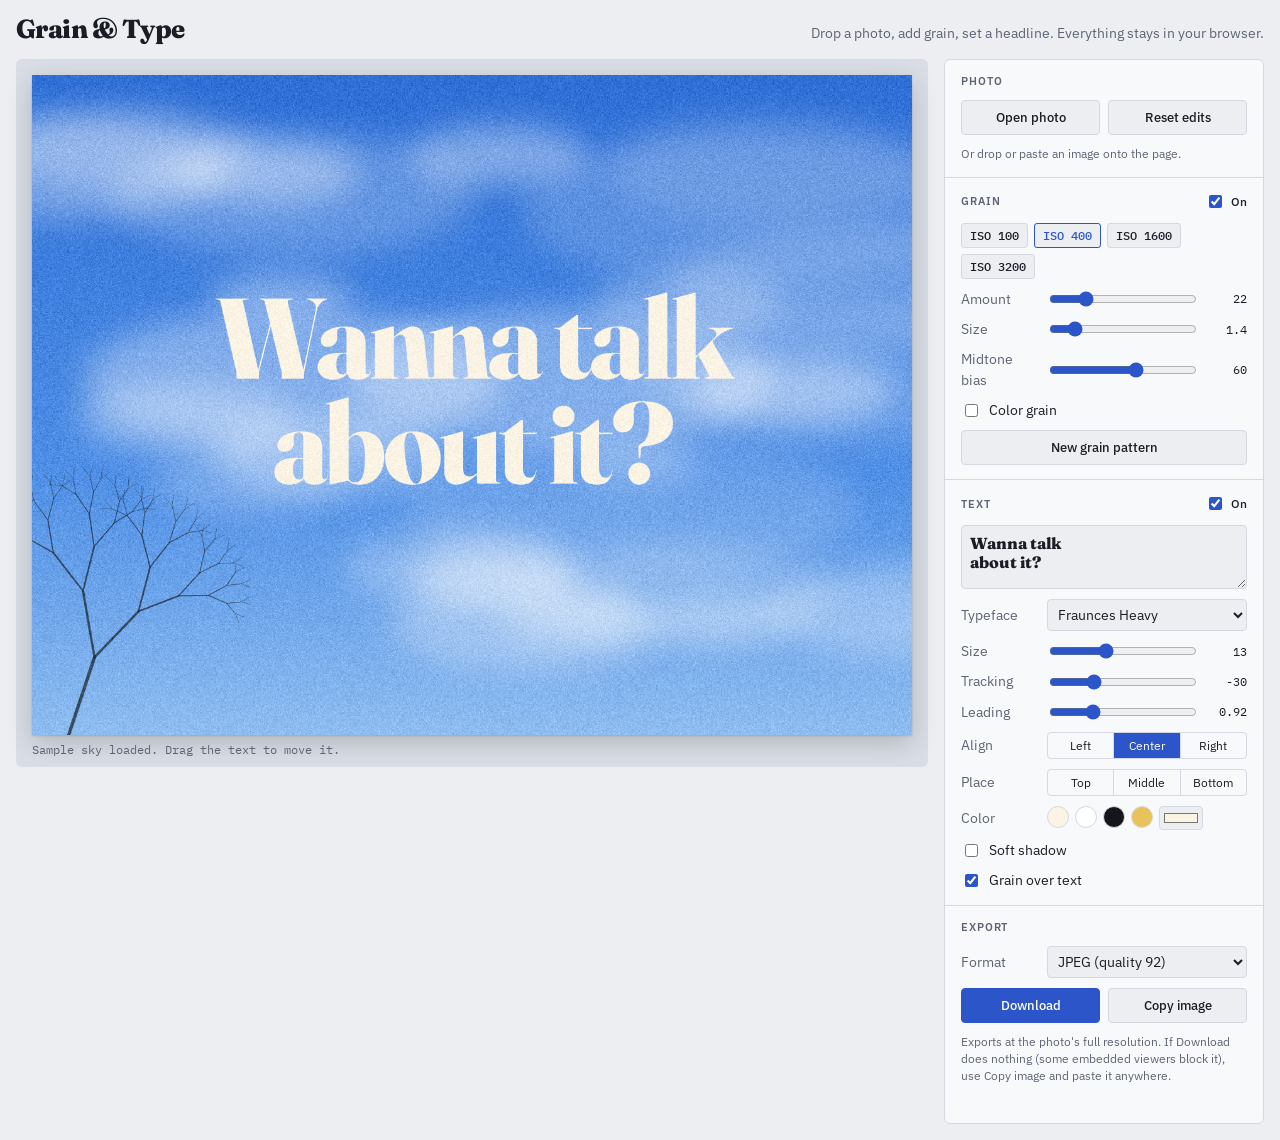
==== grain/index.html @ fc2ab027 "Add Grain & Type photo tool: film grain and display-serif text overlay Co-Authored-By: Claude Opus 5" ====
<!doctype html>
<html lang="en">
<head>
<meta charset="utf-8">
<meta name="viewport" content="width=device-width, initial-scale=1">
<title>Grain &amp; Type</title>
<meta name="description" content="Add film grain and display-serif text to a photo, all in the browser.">
<link rel="preconnect" href="https://fonts.googleapis.com">
<link rel="preconnect" href="https://fonts.gstatic.com" crossorigin>
<link rel="stylesheet" href="https://fonts.googleapis.com/css2?family=Fraunces:opsz,wght@9..144,400..900&family=DM+Serif+Display&family=Young+Serif&family=Playfair+Display:wght@400..900&family=Gloock&family=Abril+Fatface&family=IBM+Plex+Sans:wght@400;500;600&family=IBM+Plex+Mono:wght@400;500&display=swap">
<style>
/* Layout: darkroom bench — photo on the easel (left), one narrow control strip (right); stacks on phones. */
:root {
  --bg: #eceef2;
  --panel: #f8f9fb;
  --ink: #1a1d24;
  --muted: #5d6474;
  --line: #d4d8e0;
  --accent: #2b55c9;
  --accent-ink: #ffffff;
  --well: #d9dde5;
  --font-ui: "IBM Plex Sans", system-ui, -apple-system, "Segoe UI", sans-serif;
  --font-mono: "IBM Plex Mono", ui-monospace, "SFMono-Regular", Menlo, monospace;
  --font-display: "Fraunces", "Georgia", serif;
}
@media (prefers-color-scheme: dark) {
  :root:not([data-theme="light"]) {
    --bg: #121419; --panel: #1b1e25; --ink: #e7e9ee; --muted: #9aa1b0;
    --line: #2d313b; --accent: #8eaaff; --accent-ink: #0d1020; --well: #0b0c10;
    color-scheme: dark;
  }
}
:root[data-theme="dark"] {
  --bg: #121419; --panel: #1b1e25; --ink: #e7e9ee; --muted: #9aa1b0;
  --line: #2d313b; --accent: #8eaaff; --accent-ink: #0d1020; --well: #0b0c10;
  color-scheme: dark;
}
* { box-sizing: border-box; }
html, body { height: 100%; }
body {
  margin: 0; background: var(--bg); color: var(--ink);
  font: 14px/1.45 var(--font-ui);
}
.app {
  display: grid; grid-template-columns: minmax(0, 1fr) 320px; gap: 16px;
  padding: 16px; min-height: 100%;
}
header.bar {
  grid-column: 1 / -1; display: flex; align-items: baseline; justify-content: space-between;
  gap: 12px; flex-wrap: wrap;
}
header.bar h1 {
  margin: 0; font: 800 26px/1 var(--font-display); letter-spacing: -0.02em;
}
header.bar p { margin: 0; color: var(--muted); }

.easel {
  background: var(--well); border-radius: 6px; min-width: 0; min-height: 320px;
  display: grid; place-items: center; padding: 16px 16px 32px; position: relative;
  align-self: start; position: sticky; top: calc(16px + env(safe-area-inset-top, 0px));
}
.easel.dragover { outline: 2px dashed var(--accent); outline-offset: -8px; }
#preview {
  max-width: 100%; max-height: calc(100vh - 150px); display: block;
  box-shadow: 0 1px 2px rgba(0,0,0,.15), 0 8px 24px rgba(0,0,0,.18);
  touch-action: none; cursor: default;
}
#preview.can-drag { cursor: grab; }
#preview.dragging { cursor: grabbing; }
.easel .hint {
  position: absolute; left: 16px; bottom: 10px; font: 12px var(--font-mono); color: var(--muted);
}

aside.controls {
  background: var(--panel); border: 1px solid var(--line); border-radius: 6px;
  display: flex; flex-direction: column; min-width: 0; align-self: start;
}
fieldset {
  border: 0; border-bottom: 1px solid var(--line); margin: 0; padding: 14px 16px;
  display: grid; gap: 10px; min-width: 0;
}
fieldset:last-child { border-bottom: 0; }
legend {
  float: left; width: 100%; padding: 0; margin-bottom: 2px;
  display: flex; justify-content: space-between; align-items: center;
  font: 600 11px var(--font-ui); text-transform: uppercase; letter-spacing: 0.08em; color: var(--muted);
}
.row { display: grid; grid-template-columns: 78px minmax(0,1fr) 44px; align-items: center; gap: 8px; }
.row label { color: var(--muted); }
.row output { font: 12px var(--font-mono); text-align: right; font-variant-numeric: tabular-nums; }
.row.two { grid-template-columns: 78px minmax(0,1fr); }
input[type="range"] { width: 100%; accent-color: var(--accent); }
select, textarea, input[type="color"] {
  font: inherit; color: var(--ink); background: var(--bg); border: 1px solid var(--line); border-radius: 4px;
}
select { padding: 5px 6px; width: 100%; }
textarea {
  width: 100%; resize: vertical; min-height: 64px; padding: 8px;
  font: 600 16px/1.15 var(--font-display);
}
input[type="color"] { width: 100%; height: 30px; padding: 2px; }
.swatches { display: flex; gap: 6px; flex-wrap: wrap; }
.swatch {
  width: 22px; height: 22px; border-radius: 50%; border: 1px solid var(--line); padding: 0; cursor: pointer;
}
.seg { display: flex; border: 1px solid var(--line); border-radius: 4px; overflow: hidden; }
.seg button {
  flex: 1; border: 0; background: transparent; color: var(--ink); padding: 5px 4px; font: 12px var(--font-ui); cursor: pointer;
}
.seg button + button { border-left: 1px solid var(--line); }
.seg button[aria-pressed="true"] { background: var(--accent); color: var(--accent-ink); }
.check { display: flex; align-items: center; gap: 8px; color: var(--ink); }
.check input { accent-color: var(--accent); }
.switch { display: inline-flex; align-items: center; gap: 6px; text-transform: none; letter-spacing: 0; font-weight: 500; color: var(--ink); font-size: 12px; }
.switch input { accent-color: var(--accent); }

button.btn, label.btn {
  display: inline-flex; align-items: center; justify-content: center; gap: 6px;
  font: 500 13px var(--font-ui); padding: 8px 12px; border-radius: 4px; cursor: pointer;
  border: 1px solid var(--line); background: var(--bg); color: var(--ink);
}
button.btn.primary { background: var(--accent); color: var(--accent-ink); border-color: var(--accent); }
button.btn:hover, label.btn:hover { filter: brightness(1.05); }
:focus-visible { outline: 2px solid var(--accent); outline-offset: 2px; }
.actions { display: grid; grid-template-columns: 1fr 1fr; gap: 8px; }
.note { margin: 0; color: var(--muted); font-size: 12px; }
.status { min-height: 1.2em; font: 12px var(--font-mono); color: var(--accent); margin: 0; }
.iso { display: flex; gap: 6px; flex-wrap: wrap; }
.iso button {
  font: 500 12px var(--font-mono); padding: 4px 8px; border-radius: 3px; cursor: pointer;
  border: 1px solid var(--line); background: var(--bg); color: var(--ink);
}
.iso button[aria-pressed="true"] { border-color: var(--accent); color: var(--accent); }
[disabled] { opacity: .45; pointer-events: none; }

@media (max-width: 820px) {
  .app { grid-template-columns: 1fr; }
  .easel { position: relative; top: 0; }
  #preview { max-height: 60vh; }
}
@media (prefers-reduced-motion: reduce) { * { transition: none !important; } }
</style>
</head>
<body>

<div class="app">
  <header class="bar">
    <h1>Grain &amp; Type</h1>
    <p>Drop a photo, add grain, set a headline. Everything stays in your browser.</p>
  </header>

  <main class="easel" id="easel">
    <canvas id="preview" aria-label="Edited photo preview"></canvas>
    <span class="hint" id="hint">Sample sky loaded. Drag the text to move it.</span>
  </main>

  <aside class="controls">
    <fieldset>
      <legend>Photo</legend>
      <div class="actions">
        <label class="btn" for="file">Open photo
          <input id="file" type="file" accept="image/*" hidden>
        </label>
        <button class="btn" id="reset" type="button">Reset edits</button>
      </div>
      <p class="note">Or drop or paste an image onto the page.</p>
    </fieldset>

    <fieldset id="grainSet">
      <legend>Grain <span class="switch"><input type="checkbox" id="grainOn" checked><label for="grainOn">On</label></span></legend>
      <div class="iso" role="group" aria-label="Film stock presets">
        <button type="button" data-iso="100">ISO 100</button>
        <button type="button" data-iso="400" aria-pressed="true">ISO 400</button>
        <button type="button" data-iso="1600">ISO 1600</button>
        <button type="button" data-iso="3200">ISO 3200</button>
      </div>
      <div class="row"><label for="amount">Amount</label><input id="amount" type="range" min="0" max="100" value="22"><output for="amount" id="amountOut">22</output></div>
      <div class="row"><label for="size">Size</label><input id="size" type="range" min="1" max="4" step="0.1" value="1.4"><output for="size" id="sizeOut">1.4</output></div>
      <div class="row"><label for="tone">Midtone bias</label><input id="tone" type="range" min="0" max="100" value="60"><output for="tone" id="toneOut">60</output></div>
      <label class="check"><input type="checkbox" id="chroma"> Color grain</label>
      <button class="btn" id="reroll" type="button">New grain pattern</button>
    </fieldset>

    <fieldset id="textSet">
      <legend>Text <span class="switch"><input type="checkbox" id="textOn" checked><label for="textOn">On</label></span></legend>
      <textarea id="text" aria-label="Text" spellcheck="false">Wanna talk
about it?</textarea>
      <div class="row two"><label for="font">Typeface</label>
        <select id="font">
          <option value="Fraunces|800" selected>Fraunces Heavy</option>
          <option value="Fraunces|900">Fraunces Black</option>
          <option value="DM Serif Display|400">DM Serif Display</option>
          <option value="Young Serif|400">Young Serif</option>
          <option value="Gloock|400">Gloock</option>
          <option value="Playfair Display|800">Playfair Display</option>
          <option value="Abril Fatface|400">Abril Fatface</option>
        </select>
      </div>
      <div class="row"><label for="fsize">Size</label><input id="fsize" type="range" min="3" max="30" step="0.5" value="13"><output for="fsize" id="fsizeOut">13</output></div>
      <div class="row"><label for="track">Tracking</label><input id="track" type="range" min="-80" max="100" value="-30"><output for="track" id="trackOut">-30</output></div>
      <div class="row"><label for="lead">Leading</label><input id="lead" type="range" min="70" max="150" value="92"><output for="lead" id="leadOut">0.92</output></div>
      <div class="row two"><label>Align</label>
        <div class="seg" role="group" aria-label="Alignment">
          <button type="button" data-align="left">Left</button>
          <button type="button" data-align="center" aria-pressed="true">Center</button>
          <button type="button" data-align="right">Right</button>
        </div>
      </div>
      <div class="row two"><label>Place</label>
        <div class="seg" role="group" aria-label="Position presets">
          <button type="button" data-place="0.2">Top</button>
          <button type="button" data-place="0.5">Middle</button>
          <button type="button" data-place="0.8">Bottom</button>
        </div>
      </div>
      <div class="row two"><label for="color">Color</label>
        <div class="swatches">
          <button type="button" class="swatch" data-color="#fbf3e4" style="background:#fbf3e4" aria-label="Cream"></button>
          <button type="button" class="swatch" data-color="#ffffff" style="background:#ffffff" aria-label="White"></button>
          <button type="button" class="swatch" data-color="#14161b" style="background:#14161b" aria-label="Ink"></button>
          <button type="button" class="swatch" data-color="#e8c25a" style="background:#e8c25a" aria-label="Marigold"></button>
          <input id="color" type="color" value="#fbf3e4" style="width:44px;height:24px" aria-label="Custom color">
        </div>
      </div>
      <label class="check"><input type="checkbox" id="shadow"> Soft shadow</label>
      <label class="check"><input type="checkbox" id="grainOverText" checked> Grain over text</label>
    </fieldset>

    <fieldset>
      <legend>Export</legend>
      <div class="row two"><label for="format">Format</label>
        <select id="format">
          <option value="image/jpeg">JPEG (quality 92)</option>
          <option value="image/png">PNG</option>
        </select>
      </div>
      <div class="actions">
        <button class="btn primary" id="download" type="button">Download</button>
        <button class="btn" id="copy" type="button">Copy image</button>
      </div>
      <p class="note">Exports at the photo's full resolution. If Download does nothing (some embedded viewers block it), use Copy image and paste it anywhere.</p>
      <p class="status" id="status" role="status"></p>
    </fieldset>
  </aside>
</div>

<script>
(() => {
  const $ = (id) => document.getElementById(id);
  const preview = $("preview");
  const PREVIEW_MAX = 1400;

  const ISO = {
    100:  { amount: 10, size: 1.0, tone: 50 },
    400:  { amount: 22, size: 1.4, tone: 60 },
    1600: { amount: 38, size: 1.9, tone: 65 },
    3200: { amount: 55, size: 2.5, tone: 70 },
  };
  const DEFAULTS = {
    grainOn: true, amount: 22, size: 1.4, tone: 60, chroma: false, seed: 7,
    textOn: true, text: "Wanna talk\nabout it?", font: "Fraunces|800", fsize: 13, track: -30, lead: 92,
    align: "center", x: 0.5, y: 0.5, color: "#fbf3e4", shadow: false, grainOverText: true,
  };
  let s = { ...DEFAULTS };
  let source = null; // HTMLCanvasElement or HTMLImageElement
  let textBox = null; // last drawn text bounds in preview pixels

  // ---------- sample image: procedural sky ----------
  function sampleSky() {
    const c = document.createElement("canvas");
    c.width = 1600; c.height = 1200;
    const g = c.getContext("2d");
    const grad = g.createLinearGradient(0, 0, 0, c.height);
    grad.addColorStop(0, "#2f6fd6"); grad.addColorStop(0.6, "#4f8fe6"); grad.addColorStop(1, "#8fbdf0");
    g.fillStyle = grad; g.fillRect(0, 0, c.width, c.height);
    const rnd = rng(42);
    g.filter = "blur(28px)";
    for (let i = 0; i < 26; i++) {
      const x = rnd() * c.width, y = 120 + rnd() * c.height * 0.8, r = 60 + rnd() * 180;
      g.fillStyle = `rgba(255,255,255,${0.12 + rnd() * 0.3})`;
      g.beginPath(); g.ellipse(x, y, r * 1.8, r * 0.6, 0, 0, Math.PI * 2); g.fill();
    }
    g.filter = "none";
    // a few bare branches in the lower-left corner
    g.strokeStyle = "rgba(30,40,50,0.75)"; g.lineCap = "round";
    const branch = (x, y, a, len, w, d) => {
      if (d === 0 || len < 8) return;
      const x2 = x + Math.cos(a) * len, y2 = y + Math.sin(a) * len;
      g.lineWidth = w; g.beginPath(); g.moveTo(x, y); g.lineTo(x2, y2); g.stroke();
      branch(x2, y2, a - 0.35 - rnd() * 0.2, len * 0.72, w * 0.7, d - 1);
      branch(x2, y2, a + 0.3 + rnd() * 0.2, len * 0.68, w * 0.7, d - 1);
    };
    branch(60, c.height + 20, -1.25, 170, 6, 7);
    return c;
  }

  // ---------- helpers ----------
  function rng(seed) {
    let a = seed >>> 0;
    return () => {
      a |= 0; a = (a + 0x6d2b79f5) | 0;
      let t = Math.imul(a ^ (a >>> 15), 1 | a);
      t = (t + Math.imul(t ^ (t >>> 7), 61 | t)) ^ t;
      return ((t ^ (t >>> 14)) >>> 0) / 4294967296;
    };
  }
  const srcW = () => source.naturalWidth || source.width;
  const srcH = () => source.naturalHeight || source.height;
  const fontParts = () => { const [family, weight] = s.font.split("|"); return { family, weight }; };

  // ---------- grain ----------
  function applyGrain(ctx, w, h) {
    if (!s.grainOn || s.amount <= 0) return;
    const shortSide = Math.min(w, h);
    const cell = Math.max(1, s.size * shortSide / 1200);
    const nw = Math.max(1, Math.ceil(w / cell)), nh = Math.max(1, Math.ceil(h / cell));
    const nc = document.createElement("canvas"); nc.width = nw; nc.height = nh;
    const nctx = nc.getContext("2d");
    const nd = nctx.createImageData(nw, nh);
    const r = rng(s.seed);
    const gauss = () => (r() + r() + r() - 1.5) / 1.5; // approx normal, range -1..1
    for (let i = 0; i < nd.data.length; i += 4) {
      const m = gauss();
      if (s.chroma) {
        nd.data[i]     = 128 + 127 * (m * 0.75 + gauss() * 0.25);
        nd.data[i + 1] = 128 + 127 * (m * 0.75 + gauss() * 0.25);
        nd.data[i + 2] = 128 + 127 * (m * 0.75 + gauss() * 0.25);
      } else {
        nd.data[i] = nd.data[i + 1] = nd.data[i + 2] = 128 + 127 * m;
      }
      nd.data[i + 3] = 255;
    }
    nctx.putImageData(nd, 0, 0);

    const big = document.createElement("canvas"); big.width = w; big.height = h;
    const bctx = big.getContext("2d");
    bctx.imageSmoothingEnabled = cell > 1.5;
    bctx.imageSmoothingQuality = "low";
    bctx.drawImage(nc, 0, 0, nw * cell, nh * cell);
    const noise = bctx.getImageData(0, 0, w, h).data;

    const img = ctx.getImageData(0, 0, w, h);
    const d = img.data;
    const strength = (s.amount / 100) * 1.1;
    const bias = s.tone / 100;
    for (let i = 0; i < d.length; i += 4) {
      const lum = (0.2126 * d[i] + 0.7152 * d[i + 1] + 0.0722 * d[i + 2]) / 255;
      const t = 2 * lum - 1;
      const k = strength * (1 - bias * t * t);
      d[i]     += (noise[i]     - 128) * k;
      d[i + 1] += (noise[i + 1] - 128) * k;
      d[i + 2] += (noise[i + 2] - 128) * k;
    }
    ctx.putImageData(img, 0, 0);
  }

  // ---------- text ----------
  function drawText(ctx, w, h) {
    if (!s.textOn || !s.text.trim()) return null;
    const { family, weight } = fontParts();
    const px = (s.fsize / 100) * w;
    ctx.save();
    ctx.font = `${weight} ${px}px "${family}", Georgia, serif`;
    if ("letterSpacing" in ctx) ctx.letterSpacing = `${(s.track / 1000) * px}px`;
    ctx.textBaseline = "alphabetic";
    ctx.fillStyle = s.color;
    if (s.shadow) {
      ctx.shadowColor = "rgba(0,0,0,0.28)";
      ctx.shadowBlur = px * 0.18;
      ctx.shadowOffsetY = px * 0.03;
    }
    const lines = s.text.split("\n");
    const lineH = px * (s.lead / 100);
    const widths = lines.map((l) => ctx.measureText(l).width);
    const blockW = Math.max(...widths);
    const m = ctx.measureText("Hg");
    const ascent = m.actualBoundingBoxAscent || px * 0.75;
    const descent = m.actualBoundingBoxDescent || px * 0.2;
    const blockH = ascent + lineH * (lines.length - 1) + descent;
    const cx = s.x * w, cy = s.y * h;
    const left = cx - blockW / 2, top = cy - blockH / 2;
    lines.forEach((line, i) => {
      let x = left;
      if (s.align === "center") x = cx - widths[i] / 2;
      else if (s.align === "right") x = left + blockW - widths[i];
      ctx.fillText(line, x, top + ascent + i * lineH);
    });
    ctx.restore();
    return { x: left, y: top, w: blockW, h: blockH };
  }

  // ---------- render ----------
  function render(canvas, scale) {
    const w = Math.max(1, Math.round(srcW() * scale));
    const h = Math.max(1, Math.round(srcH() * scale));
    canvas.width = w; canvas.height = h;
    const ctx = canvas.getContext("2d", { willReadFrequently: true });
    ctx.imageSmoothingQuality = "high";
    ctx.drawImage(source, 0, 0, w, h);
    let box = null;
    if (s.grainOverText) { box = drawText(ctx, w, h); applyGrain(ctx, w, h); }
    else { applyGrain(ctx, w, h); box = drawText(ctx, w, h); }
    return box;
  }

  let queued = false;
  function schedule() {
    if (queued) return;
    queued = true;
    requestAnimationFrame(async () => {
      queued = false;
      if (!source) return;
      const { family, weight } = fontParts();
      try { await document.fonts.load(`${weight} 40px "${family}"`); } catch (e) {}
      const scale = Math.min(1, PREVIEW_MAX / Math.max(srcW(), srcH()));
      textBox = render(preview, scale);
      preview.classList.toggle("can-drag", !!textBox);
    });
  }

  // ---------- UI binding ----------
  const sliders = {
    amount: (v) => v, size: (v) => (+v).toFixed(1), tone: (v) => v,
    fsize: (v) => v, track: (v) => v, lead: (v) => (v / 100).toFixed(2),
  };
  function syncUI() {
    for (const k of Object.keys(sliders)) { $(k).value = s[k]; $(k + "Out").textContent = sliders[k](s[k]); }
    $("grainOn").checked = s.grainOn; $("chroma").checked = s.chroma;
    $("textOn").checked = s.textOn; $("text").value = s.text; $("font").value = s.font;
    $("color").value = s.color; $("shadow").checked = s.shadow; $("grainOverText").checked = s.grainOverText;
    document.querySelectorAll("[data-align]").forEach((b) => b.setAttribute("aria-pressed", b.dataset.align === s.align));
    document.querySelectorAll("[data-iso]").forEach((b) => {
      const p = ISO[b.dataset.iso];
      b.setAttribute("aria-pressed", p.amount === s.amount && p.size === s.size && p.tone === s.tone);
    });
    $("grainSet").querySelectorAll("input:not(#grainOn), button").forEach((el) => (el.disabled = !s.grainOn));
    $("textSet").querySelectorAll("textarea, select, input:not(#textOn), button").forEach((el) => (el.disabled = !s.textOn));
    $("textSet").querySelector("textarea").style.fontFamily = `"${fontParts().family}", Georgia, serif`;
    $("textSet").querySelector("textarea").style.fontWeight = fontParts().weight;
  }
  const update = (patch) => { Object.assign(s, patch); syncUI(); schedule(); };

  for (const k of Object.keys(sliders)) $(k).addEventListener("input", (e) => update({ [k]: +e.target.value }));
  ["grainOn", "chroma", "textOn", "shadow", "grainOverText"].forEach((k) =>
    $(k).addEventListener("change", (e) => update({ [k]: e.target.checked })));
  $("text").addEventListener("input", (e) => update({ text: e.target.value }));
  $("font").addEventListener("change", (e) => update({ font: e.target.value }));
  $("color").addEventListener("input", (e) => update({ color: e.target.value }));
  document.querySelectorAll("[data-color]").forEach((b) => b.addEventListener("click", () => update({ color: b.dataset.color })));
  document.querySelectorAll("[data-align]").forEach((b) => b.addEventListener("click", () => update({ align: b.dataset.align })));
  document.querySelectorAll("[data-place]").forEach((b) => b.addEventListener("click", () => update({ x: 0.5, y: +b.dataset.place })));
  document.querySelectorAll("[data-iso]").forEach((b) => b.addEventListener("click", () => update({ ...ISO[b.dataset.iso], grainOn: true })));
  $("reroll").addEventListener("click", () => update({ seed: (Math.random() * 1e9) | 0 }));
  $("reset").addEventListener("click", () => { s = { ...DEFAULTS }; syncUI(); schedule(); });

  // ---------- drag text ----------
  let drag = null;
  const toCanvas = (e) => {
    const r = preview.getBoundingClientRect();
    return { x: (e.clientX - r.left) * (preview.width / r.width), y: (e.clientY - r.top) * (preview.height / r.height) };
  };
  preview.addEventListener("pointerdown", (e) => {
    if (!textBox) return;
    const p = toCanvas(e);
    const pad = preview.width * 0.03;
    const hit = p.x > textBox.x - pad && p.x < textBox.x + textBox.w + pad && p.y > textBox.y - pad && p.y < textBox.y + textBox.h + pad;
    if (!hit) return;
    drag = { dx: p.x - s.x * preview.width, dy: p.y - s.y * preview.height };
    preview.setPointerCapture(e.pointerId);
    preview.classList.add("dragging");
  });
  preview.addEventListener("pointermove", (e) => {
    if (!drag) return;
    const p = toCanvas(e);
    let x = (p.x - drag.dx) / preview.width, y = (p.y - drag.dy) / preview.height;
    if (Math.abs(x - 0.5) < 0.012) x = 0.5; // snap to vertical center line
    if (Math.abs(y - 0.5) < 0.012) y = 0.5;
    update({ x: Math.min(1, Math.max(0, x)), y: Math.min(1, Math.max(0, y)) });
  });
  const endDrag = () => { drag = null; preview.classList.remove("dragging"); };
  preview.addEventListener("pointerup", endDrag);
  preview.addEventListener("pointercancel", endDrag);

  // ---------- loading images ----------
  let fileName = "photo";
  function loadFile(file) {
    if (!file || !file.type.startsWith("image/")) { status("That file isn't an image. Try a JPEG, PNG, WebP or HEIC your browser can open."); return; }
    const url = URL.createObjectURL(file);
    const img = new Image();
    img.onload = () => {
      source = img; fileName = file.name.replace(/\.[^.]+$/, "") || "photo";
      $("hint").textContent = `${img.naturalWidth} × ${img.naturalHeight} px. Drag the text to move it.`;
      status(""); schedule();
    };
    img.onerror = () => status("Your browser couldn't decode that image. Convert it to JPEG or PNG and try again.");
    img.src = url;
  }
  $("file").addEventListener("change", (e) => loadFile(e.target.files[0]));
  const easel = $("easel");
  ["dragenter", "dragover"].forEach((t) => document.addEventListener(t, (e) => { e.preventDefault(); easel.classList.add("dragover"); }));
  ["dragleave", "drop"].forEach((t) => document.addEventListener(t, (e) => { e.preventDefault(); easel.classList.remove("dragover"); }));
  document.addEventListener("drop", (e) => loadFile(e.dataTransfer.files[0]));
  document.addEventListener("paste", (e) => {
    const item = [...(e.clipboardData?.items || [])].find((i) => i.type.startsWith("image/"));
    if (item) loadFile(item.getAsFile());
  });

  // ---------- export ----------
  function status(msg) { $("status").textContent = msg; }
  async function fullRes(type) {
    status("Rendering full resolution…");
    const { family, weight } = fontParts();
    try { await document.fonts.load(`${weight} 40px "${family}"`); } catch (e) {}
    const c = document.createElement("canvas");
    render(c, 1);
    return new Promise((res) => c.toBlob(res, type, 0.92));
  }
  $("download").addEventListener("click", async () => {
    const type = $("format").value;
    const blob = await fullRes(type);
    if (!blob) { status("Export failed. The image may be too large for this browser."); return; }
    const a = document.createElement("a");
    a.href = URL.createObjectURL(blob);
    a.download = `${fileName}-grain.${type === "image/png" ? "png" : "jpg"}`;
    document.body.appendChild(a); a.click(); a.remove();
    setTimeout(() => URL.revokeObjectURL(a.href), 5000);
    status(`Saved ${a.download} (${(blob.size / 1048576).toFixed(1)} MB).`);
  });
  $("copy").addEventListener("click", () => {
    if (!navigator.clipboard || !window.ClipboardItem) { status("This browser can't copy images. Use Download instead."); return; }
    const p = fullRes("image/png");
    navigator.clipboard.write([new ClipboardItem({ "image/png": p })])
      .then(() => status("Copied. Paste it into any app."))
      .catch(() => status("Copy was blocked here. Use Download, or right-click the preview and save it."));
  });

  // ---------- init ----------
  source = sampleSky();
  syncUI();
  schedule();
  document.fonts.ready.then(schedule);
})();
</script>
</body>
</html>
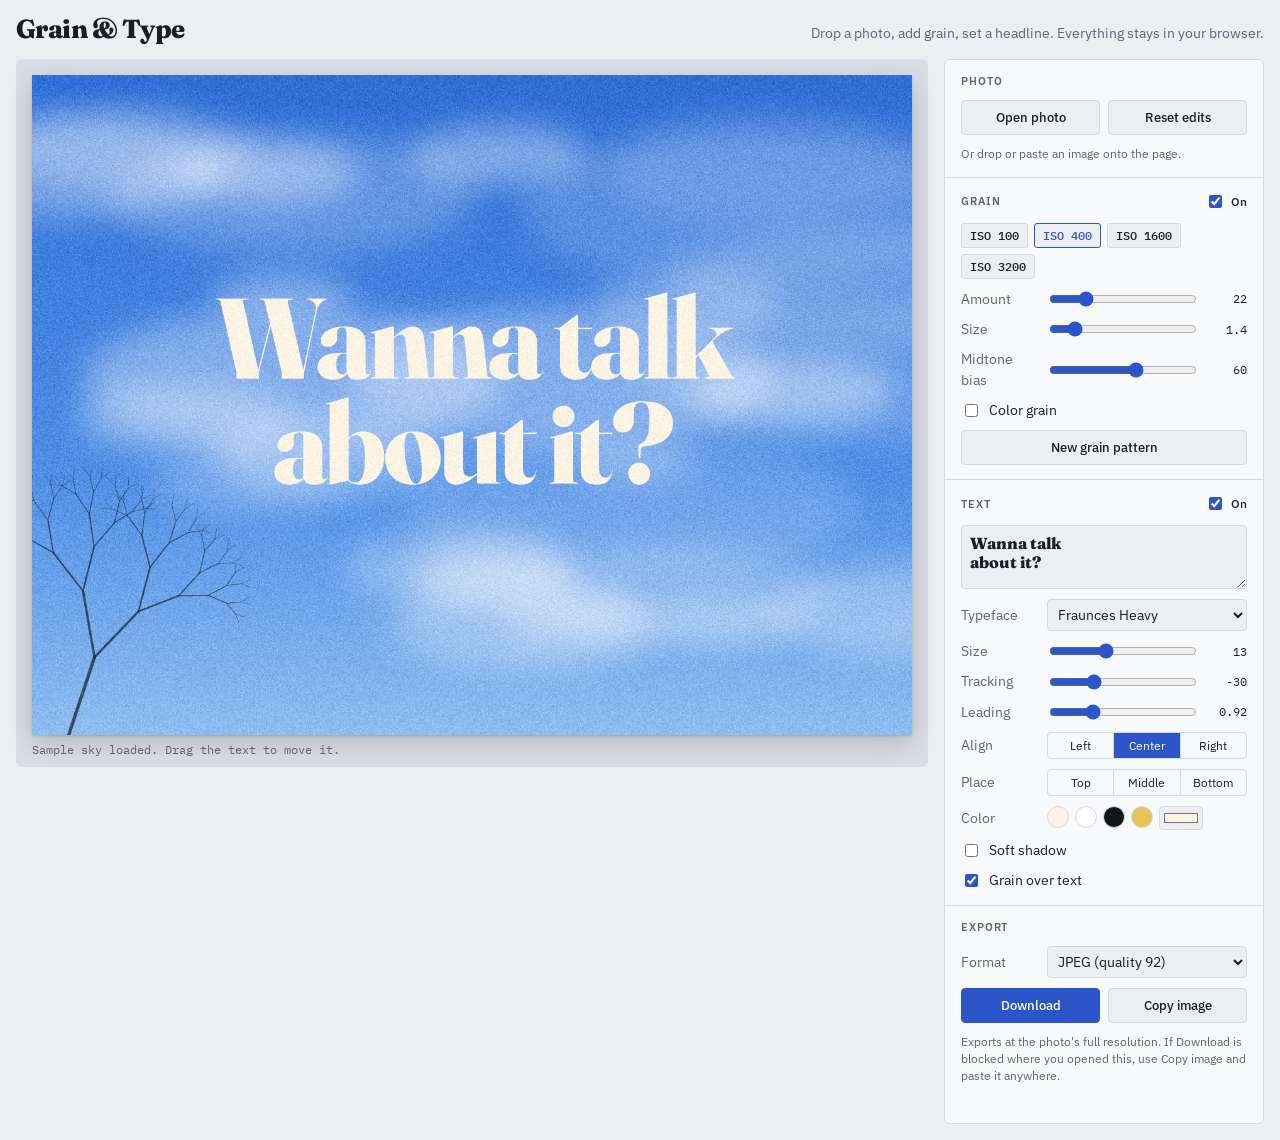
==== commit 4da9a9ea: "Grain & Type: save through the viewer's downloads capability when hosted Co-Authored-By: Claude Opus" ====
--- a/grain/index.html
+++ b/grain/index.html
@@ -238,7 +238,7 @@
         <button class="btn primary" id="download" type="button">Download</button>
         <button class="btn" id="copy" type="button">Copy image</button>
       </div>
-      <p class="note">Exports at the photo's full resolution. If Download does nothing (some embedded viewers block it), use Copy image and paste it anywhere.</p>
+      <p class="note">Exports at the photo's full resolution. If Download is blocked where you opened this, use Copy image and paste it anywhere.</p>
       <p class="status" id="status" role="status"></p>
     </fieldset>
   </aside>
@@ -506,6 +506,9 @@
   });
 
   // ---------- export ----------
+  // Inside the Claude artifact viewer, file saves go through the downloads capability.
+  let downloads = null;
+  window.claude?.use?.("downloads").then((d) => { downloads = d; }).catch(() => {});
   function status(msg) { $("status").textContent = msg; }
   async function fullRes(type) {
     status("Rendering full resolution…");
@@ -519,12 +522,23 @@
     const type = $("format").value;
     const blob = await fullRes(type);
     if (!blob) { status("Export failed. The image may be too large for this browser."); return; }
+    const name = `${fileName}-grain.${type === "image/png" ? "png" : "jpg"}`;
+    const size = `${(blob.size / 1048576).toFixed(1)} MB`;
+    if (downloads) {
+      try { await downloads.save({ filename: name, data: blob }); status(`Saved ${name} (${size}).`); }
+      catch (e) {
+        if (e && e.code === "declined") status("Save cancelled.");
+        else if (e && e.code === "rate_limited") status("A save prompt is already open. Finish it, then try again.");
+        else status("Saving isn't available here. Use Copy image instead.");
+      }
+      return;
+    }
     const a = document.createElement("a");
     a.href = URL.createObjectURL(blob);
-    a.download = `${fileName}-grain.${type === "image/png" ? "png" : "jpg"}`;
+    a.download = name;
     document.body.appendChild(a); a.click(); a.remove();
     setTimeout(() => URL.revokeObjectURL(a.href), 5000);
-    status(`Saved ${a.download} (${(blob.size / 1048576).toFixed(1)} MB).`);
+    status(`Saved ${name} (${size}).`);
   });
   $("copy").addEventListener("click", () => {
     if (!navigator.clipboard || !window.ClipboardItem) { status("This browser can't copy images. Use Download instead."); return; }
